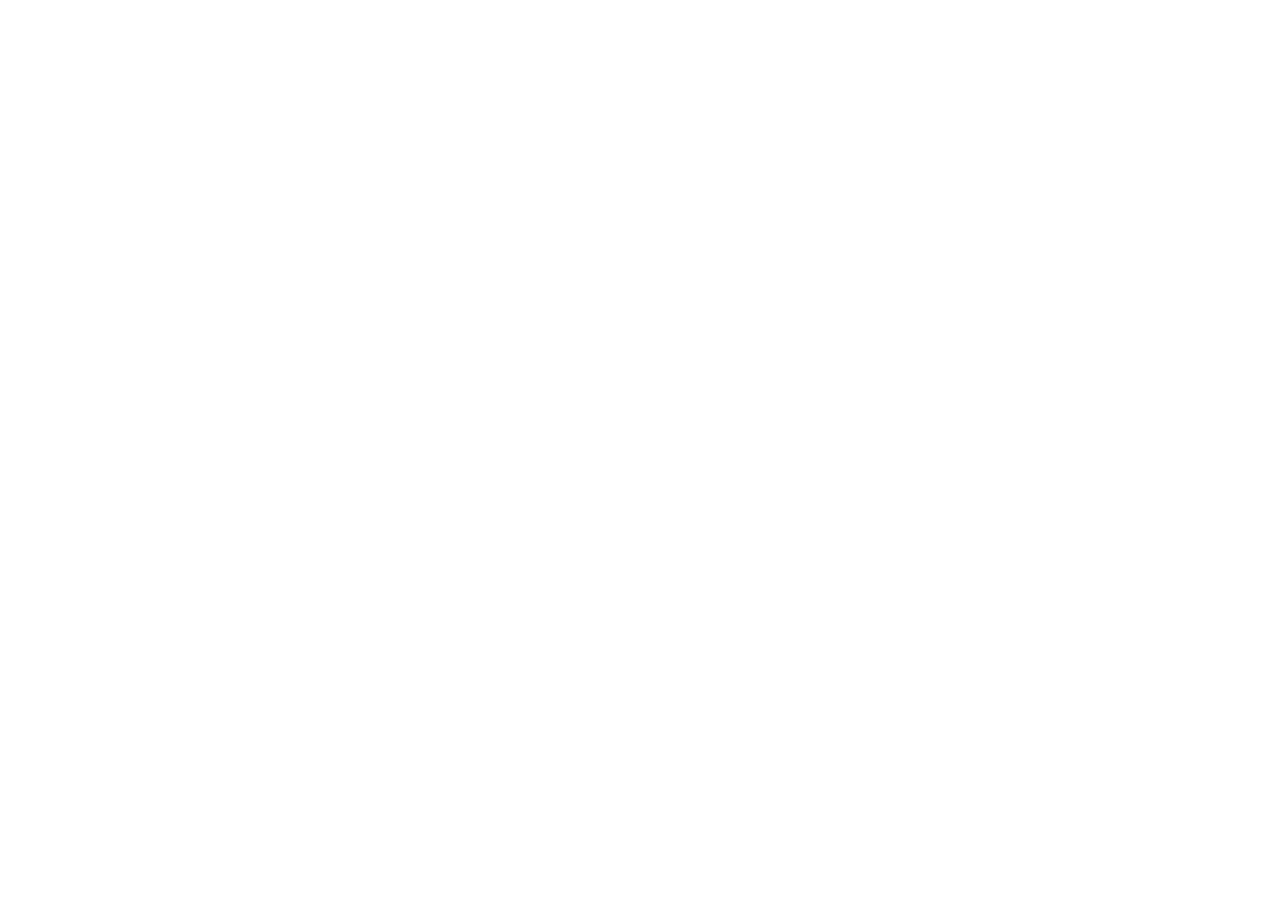
==== about.html @ 9127ffa7 "first commit" ====
<!DOCTYPE html>
<html lang="en">
    <head>
        <meta charset="UTF-8">
        <meta name="viewport" content="width=device-width, initial-scale=1">
        <meta name="keywords" content="Fotograf, Diane Nguyen, portofoliu fotograf, fotografie profesionala, sedinta foto, fotograf portrete, fotograf evenimente, fotografie artistica, photographer portfolio, photo gallery">
        <meta name="description" content="Portofoliu foto al fotografului Diane Nguyen. Sedinte foto, portrete si evenimente profesionale.">
        <meta name="author" content="Nica Dan">
        <title>Despre</title>
        <link rel="stylesheet" href="css/style.css">
    </head>
    <body>
        <header></header>
        <main></main>
        <footer></footer>
    </body>
</html>
---- css/style.css ----
* {
    margin: 0;
    padding: 0;
    box-sizing: border-box;
}

body {
    height: 100%;
}

h1 {
    font-family: 'Syne', sans-serif;
    font-weight: 700;
    font-size: 128px;
    color: #fff;
    line-height: 100%;
}

h2 {
    font-family: 'Syne', sans-serif;
    font-size: 96px;
    font-weight: 500;
}

h3 {
    font-family: 'Syne', sans-serif;
    font-weight: 700;
    font-size: 36px;
}

p {
    font-family: 'Outfit', sans-serif;
    font-size: 24px;
}

a {
    text-decoration: none;
    color: #000;
}

.hero {
    background-image: url("/img/hero.jpg");
    background-size: cover;
    height: 100vh;
    display: flex;
    flex-direction: column;
    justify-content: space-between;
    padding: 32px;
    
}

.header {
    display: flex;
    justify-content: space-between;
}

.logo {
    width: 173px;
    height: 60px;
}

.menu {
    display: flex;
    align-items: center;
    gap: 16px;
}

.menu h3 {
    color: #fff;
    
}

.menu img {
    height: 20px;
}

.title {
    display: flex;
    flex-direction: column;
    gap: 16px;
}

.title p {
    color: #fff;
}

.sec-about {
    padding: 128px 64px;
    display: flex;
    flex-direction: column;
    gap: 64px;
}

.sec-about-info {
    display: flex;
    justify-content: space-between;
    align-items: flex-end;
    gap: 64px;
}

.button {
    display: flex;
    gap: 16px;    
    padding: 0 0 8px 0;
    border-bottom: 3px solid #000;
}

.button img {
    width: 16px;
}

.sec-about-text {
    display: flex;
    flex-direction: column;
    gap: 64px;
}

.sec-about-info > img {
    height: 800px;
    border-radius: 16px;
}

.sec-services {
    background-image: url("../img/sec-services.jpg");
    background-size: cover;
    background-position: center;
    min-height: 100vh;
    padding: 64px;
    display: flex;
    gap: 128px;
}

.sec-services-info {
    display: flex;
    flex-direction: column;
    justify-content: space-between;
    width: fit-content;
}
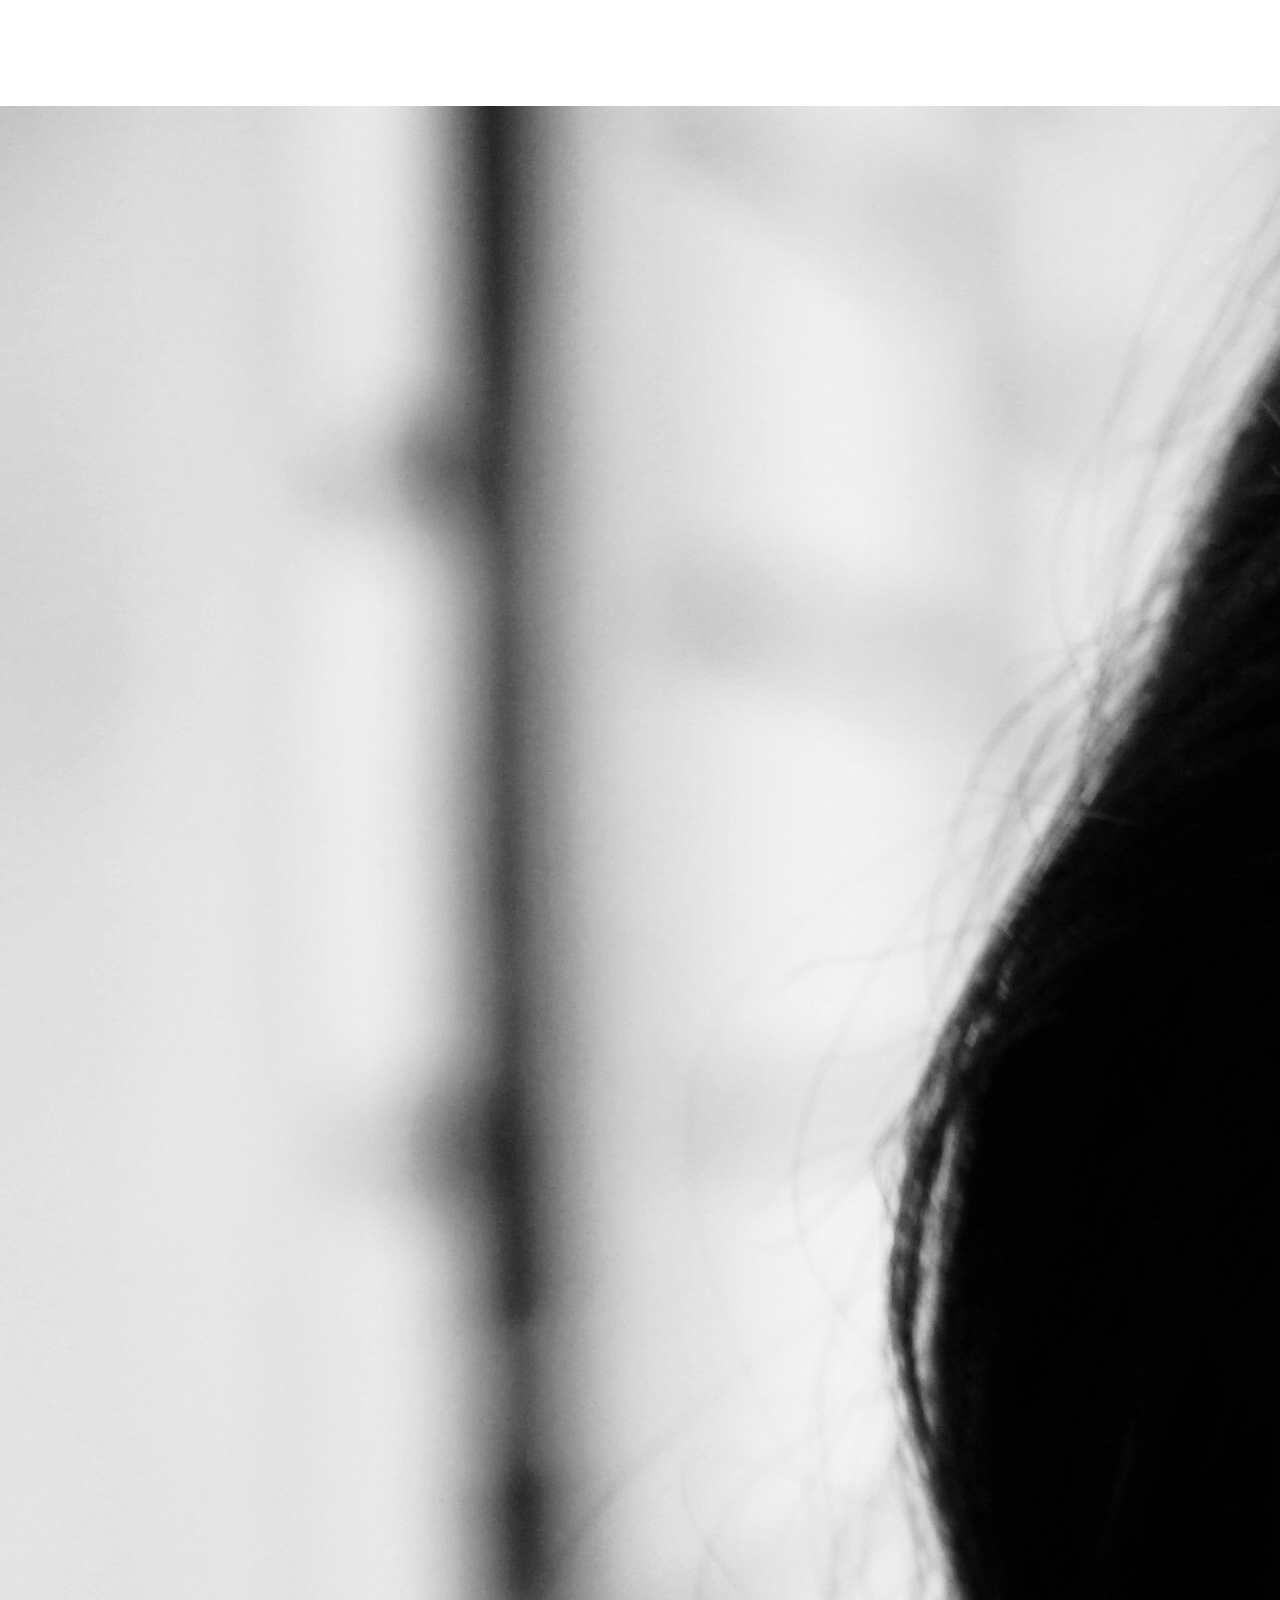
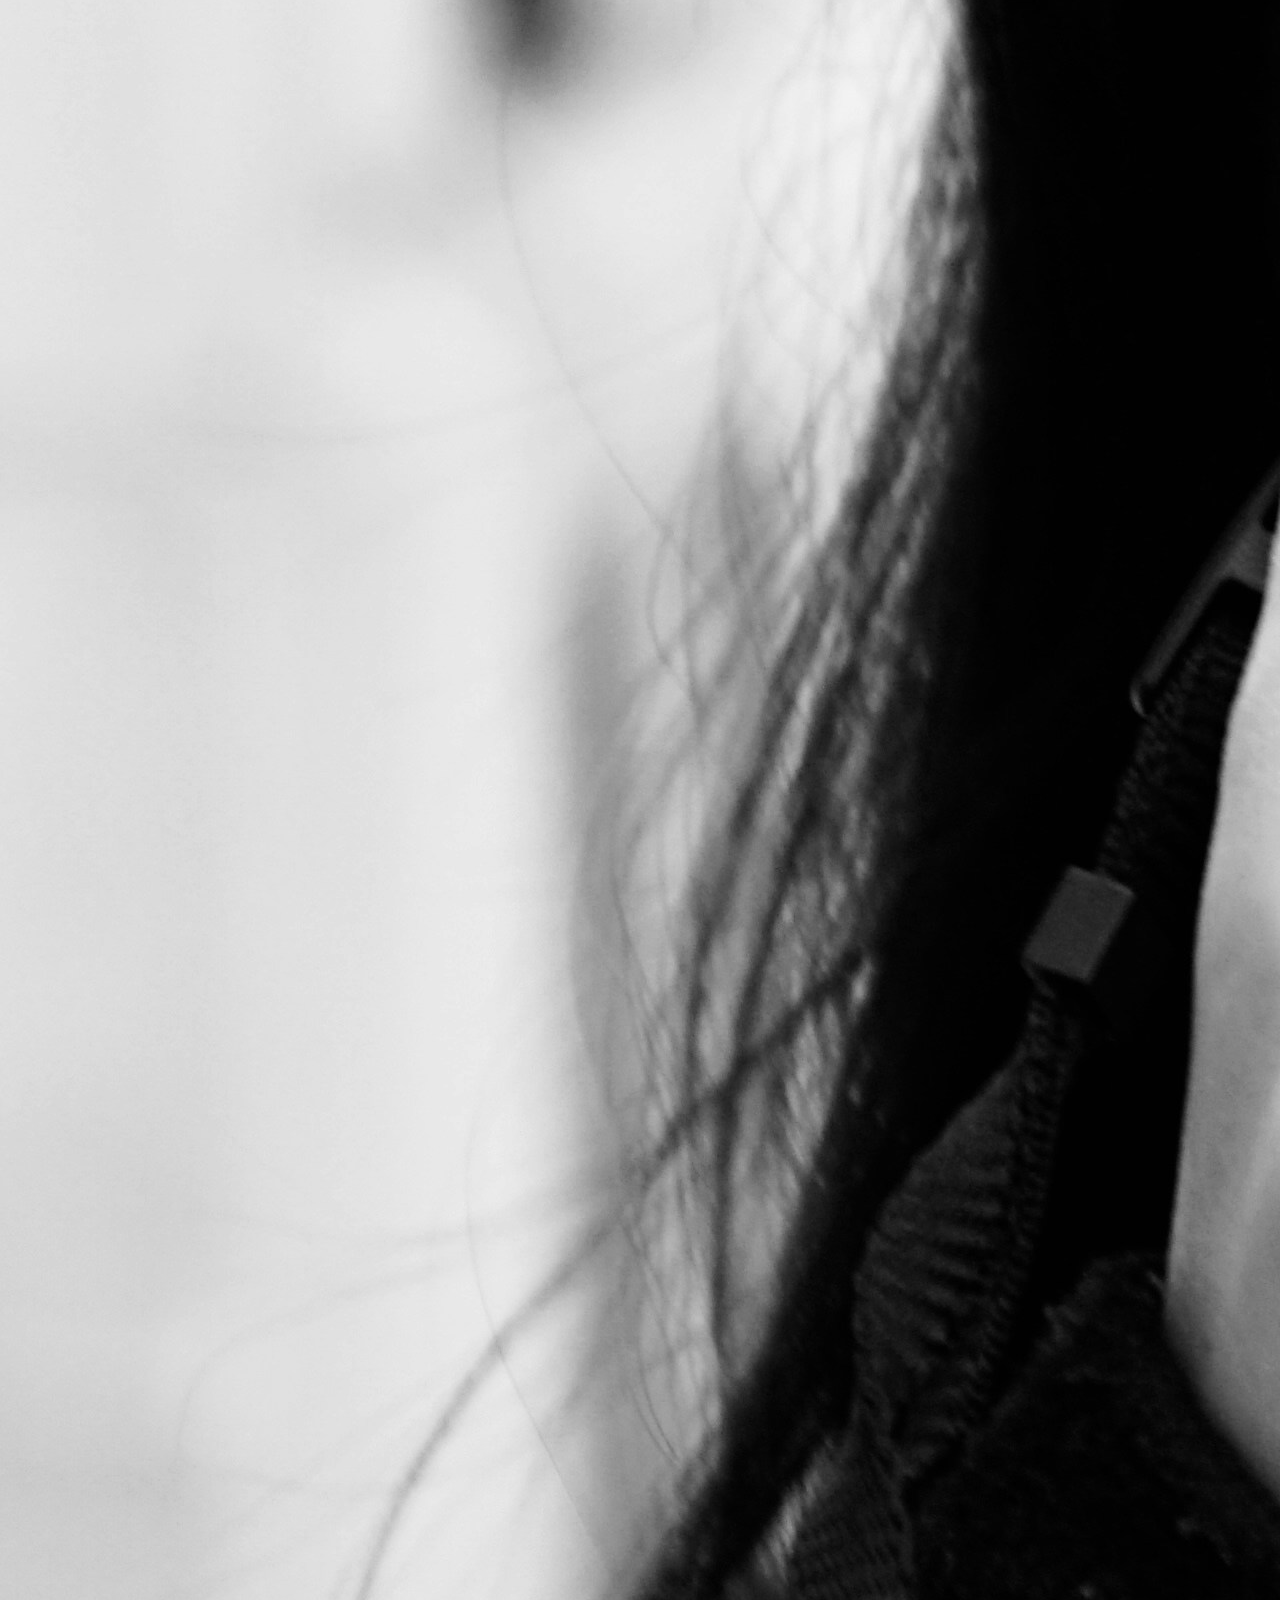
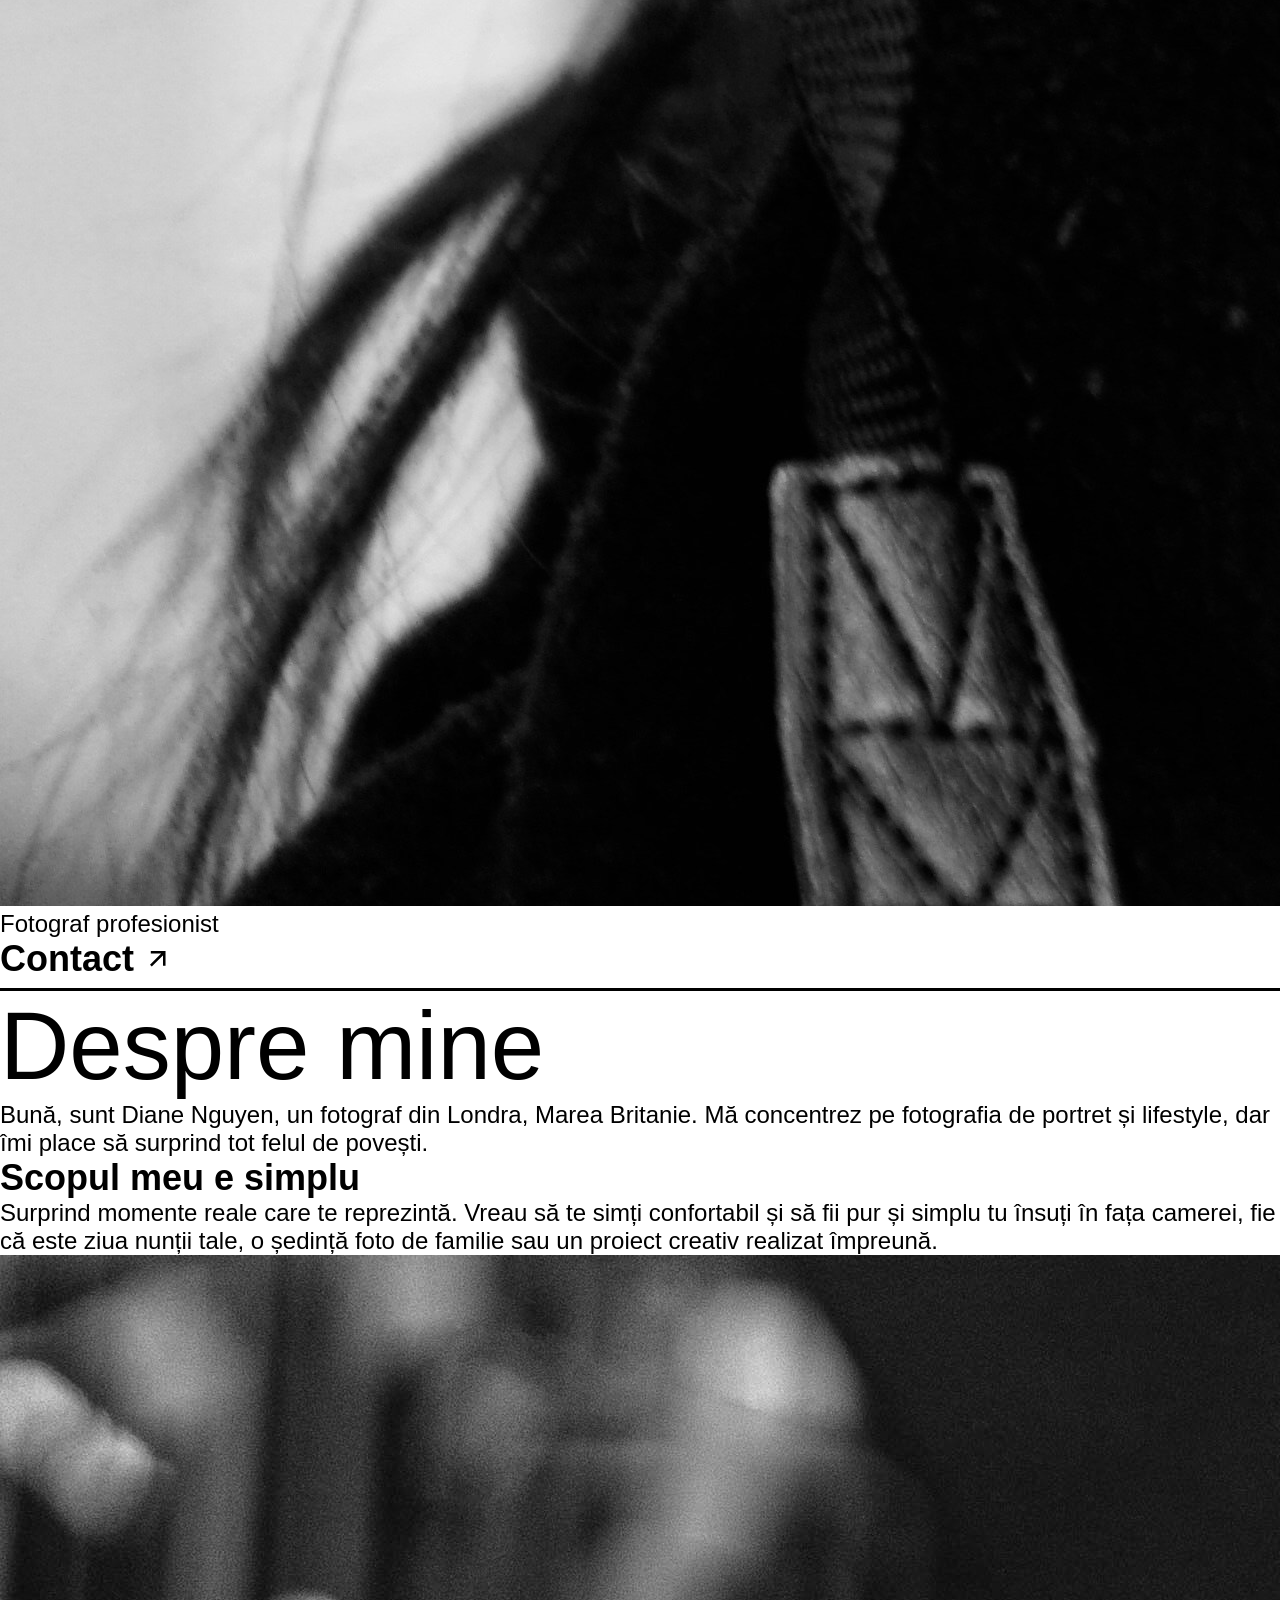
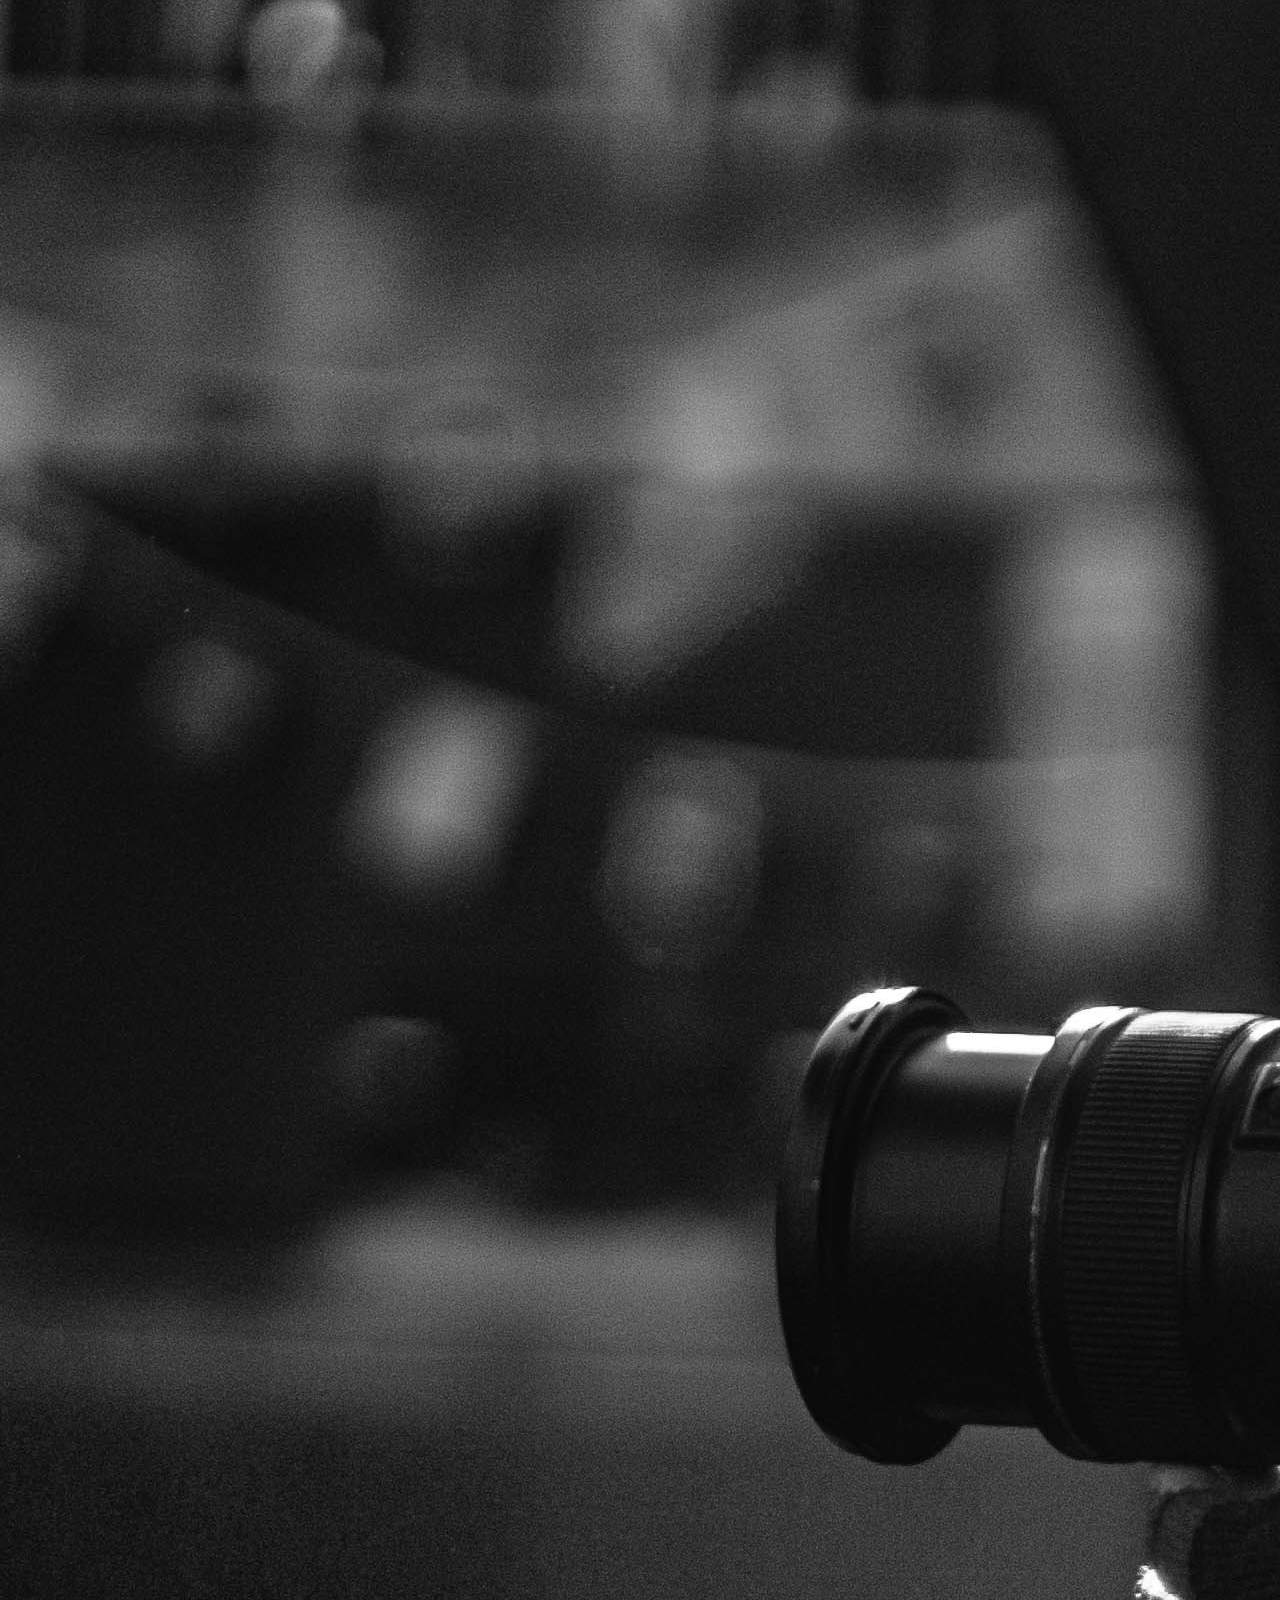
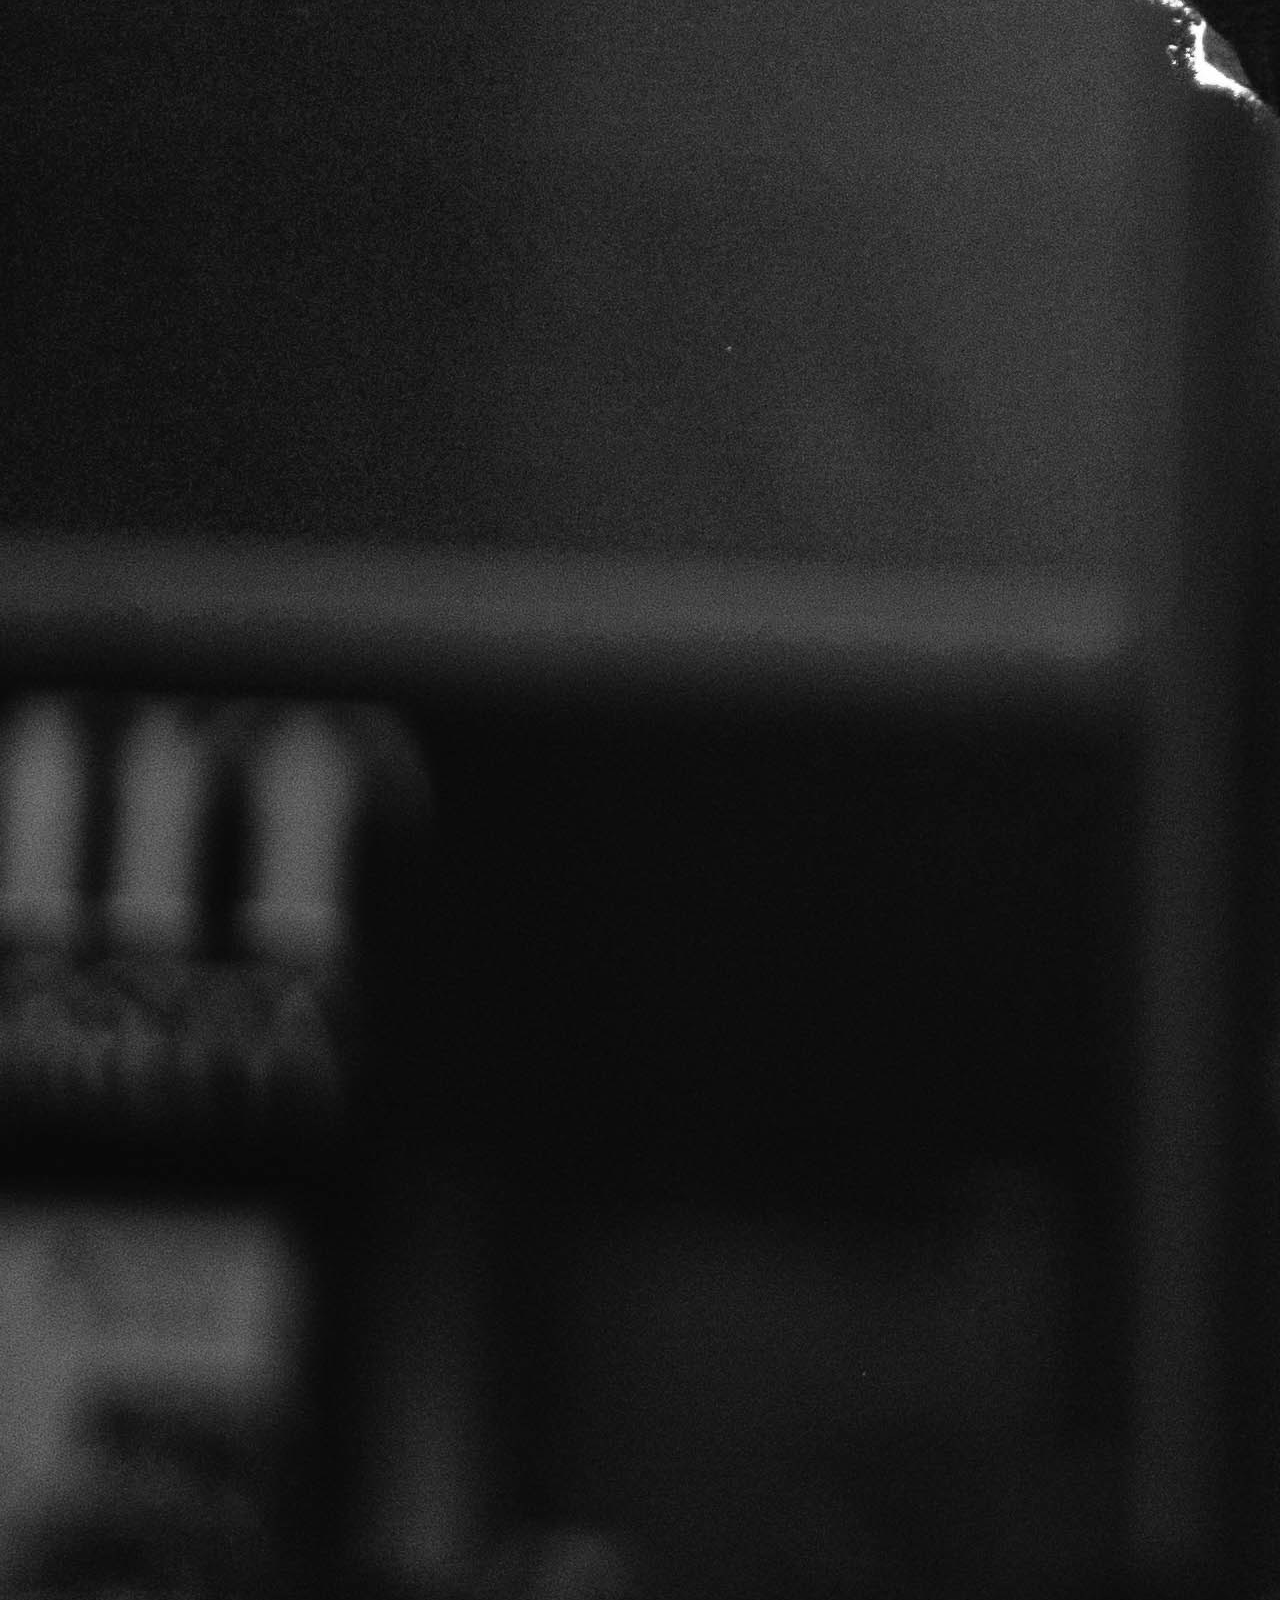
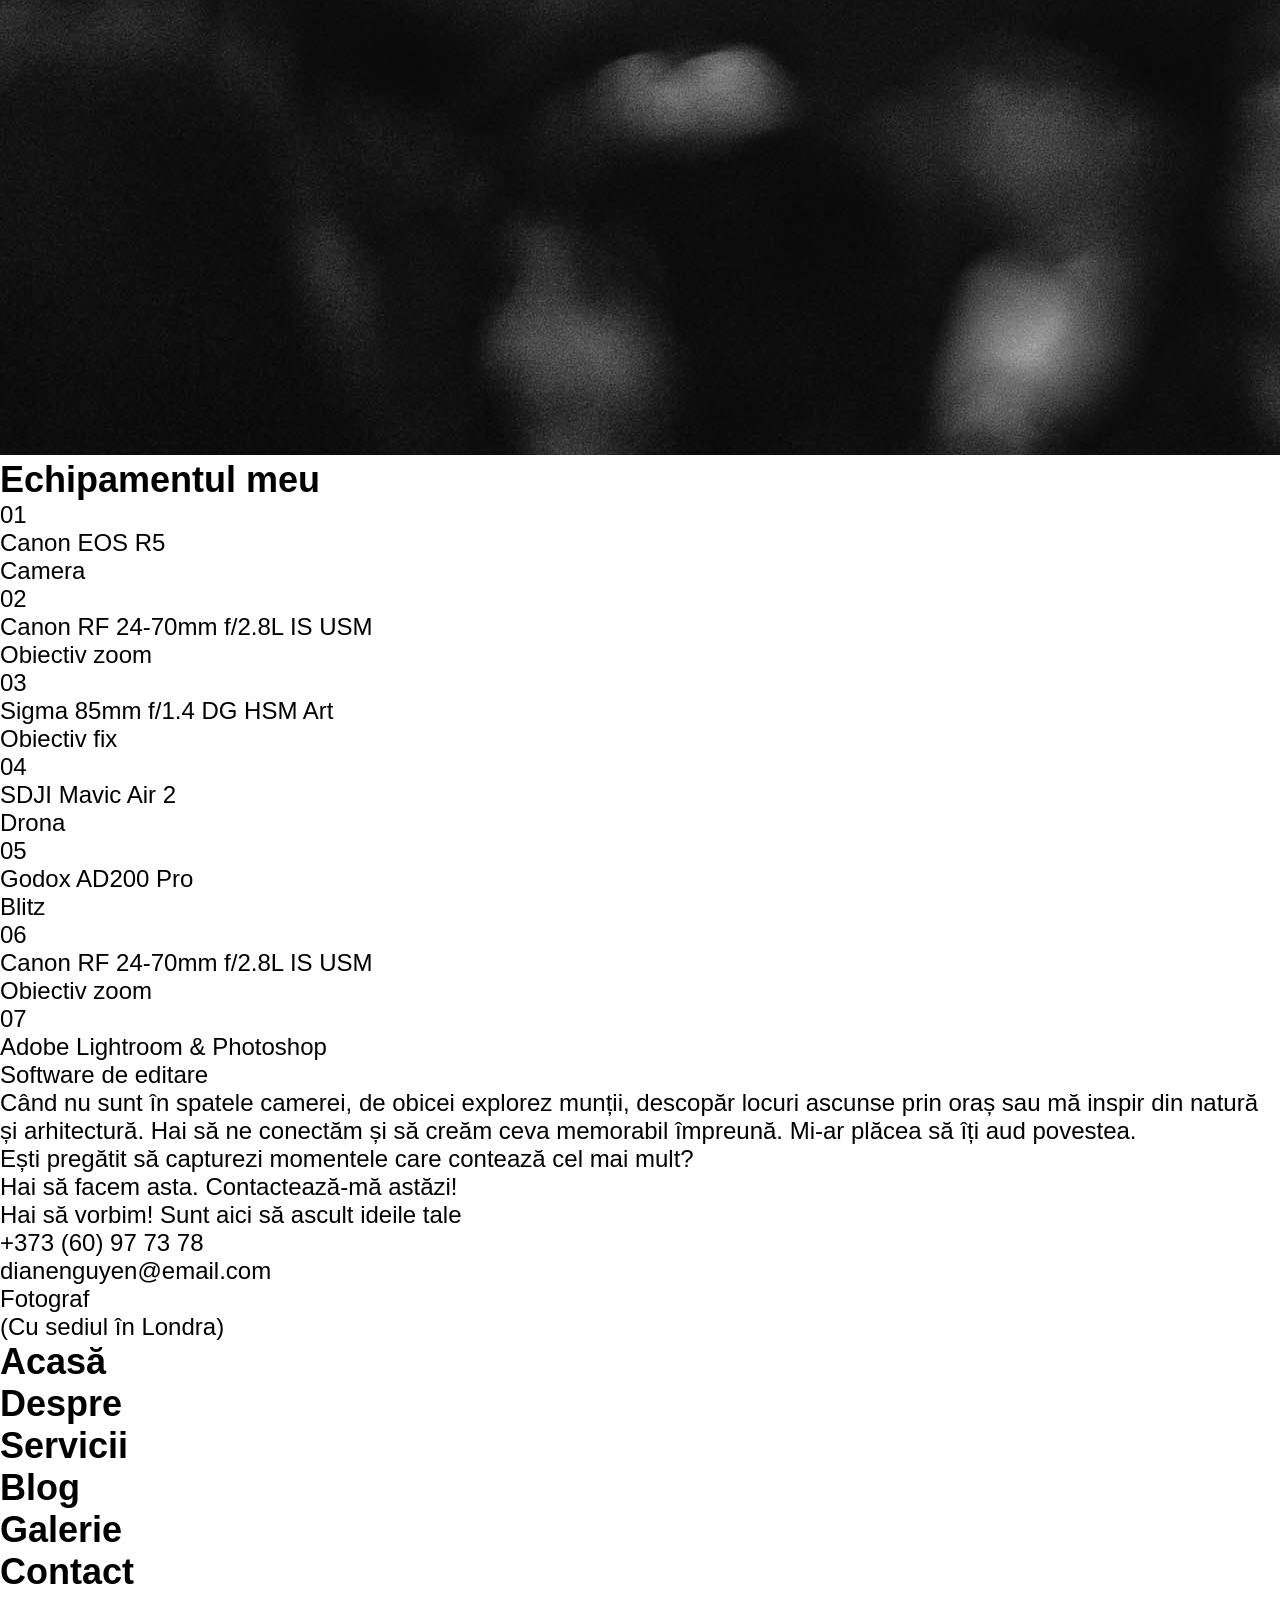
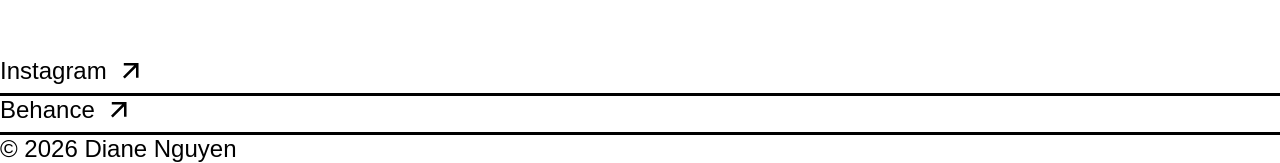
==== commit ac589700: "feat: add the rest structure of project in html" ====
--- a/about.html
+++ b/about.html
@@ -10,8 +10,136 @@
         <link rel="stylesheet" href="css/style.css">
     </head>
     <body>
-        <header></header>
-        <main></main>
-        <footer></footer>
+        <header>
+            <img src="img/logo.svg" alt="Logo" class="logo">
+            <div class="menu">
+                <h3>Meniu</h3>
+                <img src="img/menu.svg" alt="Menu Icon">
+            </div>
+        </header>
+        <main>
+            <div>
+                <div>
+                    <div>
+                        <img src="img/profile.jpg" alt="Profilul">
+                        <p>Fotograf profesionist</p>
+                    </div>
+                    <div class="button">
+                            <a href="contact.html"><h3>Contact</h3></a>
+                            <img src="img/button.svg" alt="Sageata butonului">
+                    </div>
+                </div>
+                <div>
+                    <div>
+                        <h2>Despre mine</h2>
+                        <p>Bună, sunt Diane Nguyen, un fotograf din Londra, Marea Britanie. Mă concentrez pe fotografia de portret și lifestyle, dar îmi place să surprind tot felul de povești.</p>
+                    </div>
+                    <div>
+                        <h3>Scopul meu e simplu</h3>
+                        <p>Surprind momente reale care te reprezintă. Vreau să te simți confortabil și să fii pur și simplu tu însuți în fața camerei, fie că este ziua nunții tale, o ședință foto de familie sau un proiect creativ realizat împreună.</p>
+                    </div>
+                    <img src="img/page-about.jpg" alt="Despre mine">
+                    <div>
+                        <h3>Echipamentul meu</h3>
+                        <div>
+                            <div>
+                                <div>
+                                    <p>01</p>
+                                    <p>Canon EOS R5</p>
+                                </div>
+                                <p>Camera</p>
+                            </div>
+                            <div>
+                                <div>
+                                    <p>02</p>
+                                    <p>Canon RF 24-70mm f/2.8L IS USM</p>
+                                </div>
+                                <p>Obiectiv zoom</p>
+                            </div>
+                            <div>
+                                <div>
+                                    <p>03</p>
+                                    <p>Sigma 85mm f/1.4 DG HSM Art</p>
+                                </div>
+                                <p>Obiectiv fix</p>
+                            </div>
+                            <div>
+                                <div>
+                                    <p>04</p>
+                                    <p>SDJI Mavic Air 2</p>
+                                </div>
+                                <p>Drona</p>
+                            </div>
+                            <div>
+                                <div>
+                                    <p>05</p>
+                                    <p>Godox AD200 Pro</p>
+                                </div>
+                                <p>Blitz</p>
+                            </div>
+                            <div>
+                                <div>
+                                    <p>06</p>
+                                    <p>Canon RF 24-70mm f/2.8L IS USM</p>
+                                </div>
+                                <p>Obiectiv zoom</p>
+                            </div>
+                            <div>
+                                <div>
+                                    <p>07</p>
+                                    <p>Adobe Lightroom & Photoshop</p>
+                                </div>
+                                <p>Software de editare</p>
+                            </div>
+                        </div>
+                    </div>
+                    <p>Când nu sunt în spatele camerei, de obicei explorez munții, descopăr locuri ascunse prin oraș sau mă inspir din natură și arhitectură. Hai să ne conectăm și să creăm ceva memorabil împreună. Mi-ar plăcea să îți aud povestea.</p>
+                </div>
+            </div>
+        </main>
+        <footer>
+            <div>
+                <div>
+                    <div>
+                        <div>
+                            <p>Ești pregătit să capturezi momentele care contează cel mai mult?</p>
+                            <p>Hai să facem asta. Contactează-mă astăzi!</p>
+                        </div>
+                        <div>
+                            <p>Hai să vorbim! Sunt aici să ascult ideile tale</p>
+                            <p>+373 (60) 97 73 78 <br>dianenguyen@email.com</p>
+                            <div>
+                                <p>Fotograf</p>
+                                <p>(Cu sediul în Londra)</p>
+                            </div>
+                        </div>
+                    </div>
+                    <div>
+                        <h3>Acasă</h3>
+                        <h3>Despre</h3>
+                        <h3>Servicii</h3>
+                        <h3>Blog</h3>
+                        <h3>Galerie</h3>
+                        <h3>Contact</h3>
+                    </div>
+                </div>
+                <div>
+                    <img src="img/logo.svg" alt="Logo">
+                    <div>
+                        <div>
+                            <div class="button">
+                                <p>Instagram</p>
+                                <img src="img/button.svg" alt="Sageata butonului">
+                            </div>
+                            <div class="button">
+                                <p>Behance</p>
+                                <img src="img/button.svg" alt="Sageata butonului">
+                            </div>
+                        </div>
+                        <p>© 2026 Diane Nguyen</p>
+                    </div>
+                </div>
+            </div>
+        </footer>
     </body>
 </html>
--- a/css/style.css
+++ b/css/style.css
@@ -134,5 +134,5 @@
     display: flex;
     flex-direction: column;
     justify-content: space-between;
-    width: fit-content;
+    width: fit-content; 
 }
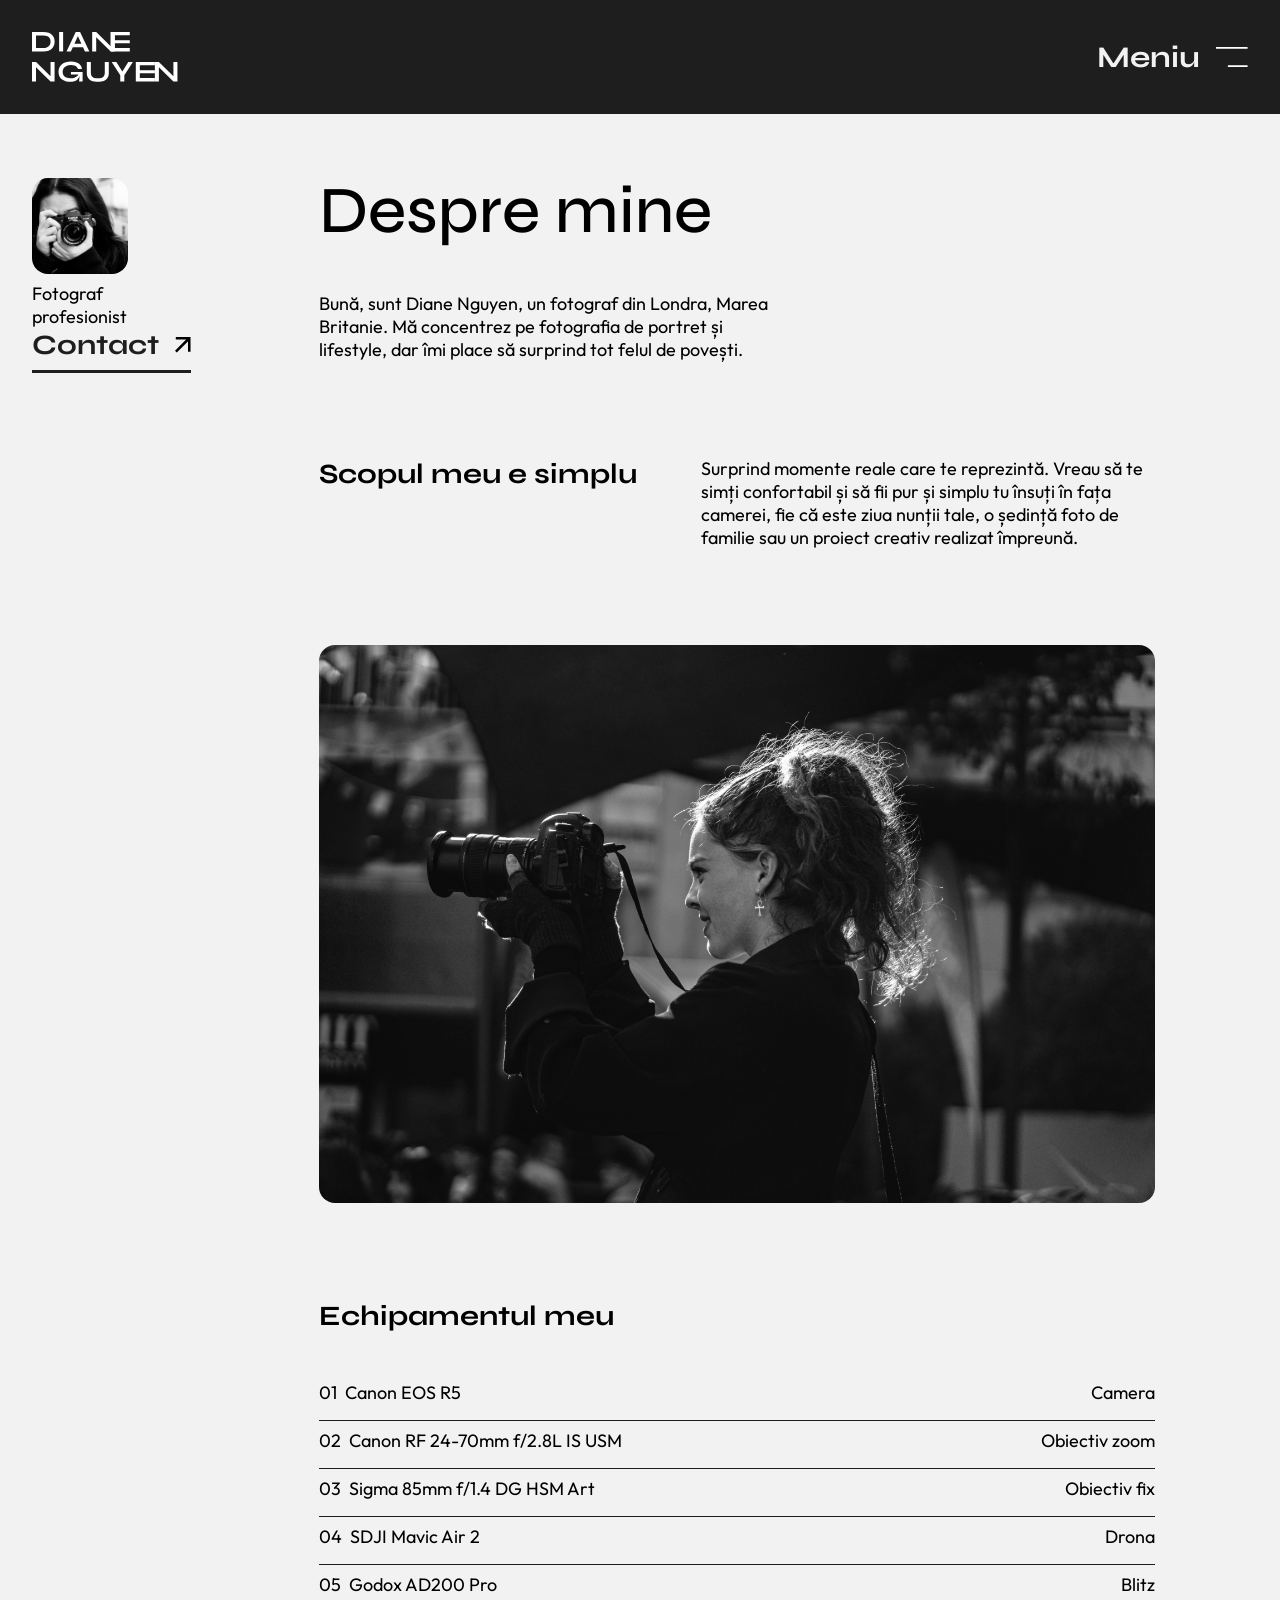
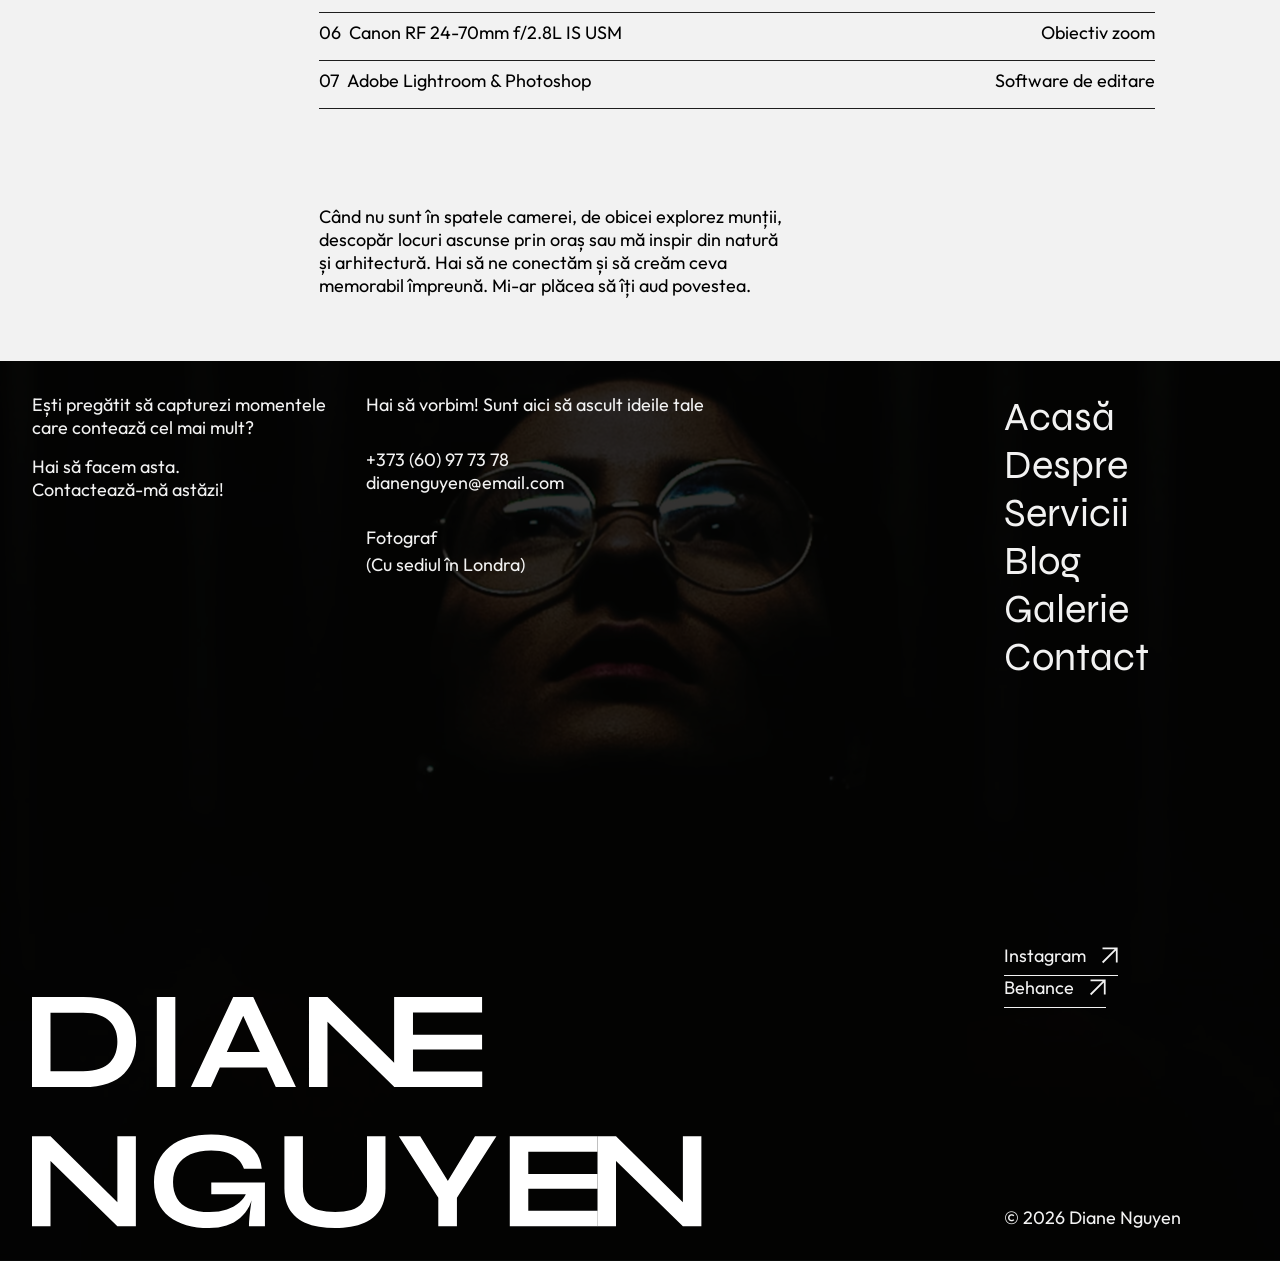
==== commit da6aed0c: "feat: add css file for project" ====
--- a/about.html
+++ b/about.html
@@ -8,132 +8,167 @@
         <meta name="author" content="Nica Dan">
         <title>Despre</title>
         <link rel="stylesheet" href="css/style.css">
+        <link href="https://fonts.googleapis.com/css2?family=Outfit:wght@100..900&family=Syne:wght@500;700&display=swap" rel="stylesheet">
     </head>
     <body>
-        <header>
+        <header class="header">
             <img src="img/logo.svg" alt="Logo" class="logo">
-            <div class="menu">
-                <h3>Meniu</h3>
-                <img src="img/menu.svg" alt="Menu Icon">
-            </div>
-        </header>
-        <main>
-            <div>
-                <div>
-                    <div>
-                        <img src="img/profile.jpg" alt="Profilul">
-                        <p>Fotograf profesionist</p>
-                    </div>
-                    <div class="button">
-                            <a href="contact.html"><h3>Contact</h3></a>
-                            <img src="img/button.svg" alt="Sageata butonului">
+            
+            <input type="checkbox" id="burger-toggle">
+            
+            <label class="menu" for="burger-toggle">
+                <span class="menu-text-open">Meniu</span>
+                <span class="menu-text-close">Meniu</span>
+                <img class="menu-icon-open" src="img/menu.svg" alt="Menu Icon">
+                <span class="menu-icon-close">✕</span>
+            </label>
+
+            <nav class="nav-menu">
+                <div class="menu-left">
+                    <img class="menu-img-left" src="img/menu-img1.avif" alt="Menu Image" class="nav-img">
+                    <img src="img/logo.svg" alt="Logo">
+                    <div class="menu-links">
+                        <di class="menu-link">
+                            <p>Instagram</p>
+                            <img src="img/button-white.svg" alt="Button">
+                        </div>
+                        <div class="menu-link">
+                            <p>Behance</p>
+                            <img src="img/button-white.svg" alt="Button">
+                        </div>
                     </div>
                 </div>
-                <div>
-                    <div>
-                        <h2>Despre mine</h2>
-                        <p>Bună, sunt Diane Nguyen, un fotograf din Londra, Marea Britanie. Mă concentrez pe fotografia de portret și lifestyle, dar îmi place să surprind tot felul de povești.</p>
+                <div class="menu-right">
+                    <div class="nav-links">
+                        <a href="index.html">Acasă</a>
+                        <a href="about.html">Despre</a>
+                        <a href="services.html">Servicii</a>
+                        <a href="blog.html">Blog</a>
+                        <a href="gallery.html">Galerie</a>
+                        <a href="contact.html">Contact</a>
                     </div>
-                    <div>
-                        <h3>Scopul meu e simplu</h3>
-                        <p>Surprind momente reale care te reprezintă. Vreau să te simți confortabil și să fii pur și simplu tu însuți în fața camerei, fie că este ziua nunții tale, o ședință foto de familie sau un proiect creativ realizat împreună.</p>
+                    <div class="menu-copyright">
+                        <img class="menu-img-right" src="img/menu-img2.avif" alt="Menu Image" class="nav-img">
+                        <p>© 2026 Diane Ngyen</p>
                     </div>
-                    <img src="img/page-about.jpg" alt="Despre mine">
-                    <div>
-                        <h3>Echipamentul meu</h3>
-                        <div>
-                            <div>
-                                <div>
-                                    <p>01</p>
-                                    <p>Canon EOS R5</p>
-                                </div>
-                                <p>Camera</p>
+                </div>
+            </nav>
+        </header>
+        <main class="page-about">
+            <div class="about-profile">
+                <div class="about-profile-info">
+                    <img src="img/profile.jpg" alt="Profilul">
+                    <p>Fotograf profesionist</p>
+                </div>
+                <div class="button">
+                        <a href="contact.html"><h3>Contact</h3></a>
+                        <img src="img/button.svg" alt="Sageata butonului">
+                </div>
+            </div>
+            <div class="about-info">
+                <div class="about-text">
+                    <h2>Despre mine</h2>
+                    <p>Bună, sunt Diane Nguyen, un fotograf din Londra, Marea Britanie. Mă concentrez pe fotografia de portret și lifestyle, dar îmi place să surprind tot felul de povești.</p>
+                </div>
+                <div class="about-goal">
+                    <h3>Scopul meu e simplu</h3>
+                    <p class="about-text">Surprind momente reale care te reprezintă. Vreau să te simți confortabil și să fii pur și simplu tu însuți în fața camerei, fie că este ziua nunții tale, o ședință foto de familie sau un proiect creativ realizat împreună.</p>
+                </div>
+                <img src="img/page-about.jpg" alt="Despre mine">
+                <div class="about-equipment">
+                    <h3>Echipamentul meu</h3>
+                    <div class="about-equipment-table">
+                        <div class="about-equipment-row">
+                            <div class="equipment-info">
+                                <p>01</p>
+                                <p>Canon EOS R5</p>
                             </div>
-                            <div>
-                                <div>
-                                    <p>02</p>
-                                    <p>Canon RF 24-70mm f/2.8L IS USM</p>
-                                </div>
-                                <p>Obiectiv zoom</p>
+                            <p>Camera</p>
+                        </div>
+                        <div class="about-equipment-row">
+                            <div class="equipment-info">
+                                <p>02</p>
+                                <p>Canon RF 24-70mm f/2.8L IS USM</p>
                             </div>
-                            <div>
-                                <div>
-                                    <p>03</p>
-                                    <p>Sigma 85mm f/1.4 DG HSM Art</p>
-                                </div>
-                                <p>Obiectiv fix</p>
+                            <p>Obiectiv zoom</p>
+                        </div>
+                        <div class="about-equipment-row">
+                            <div class="equipment-info">
+                                <p>03</p>
+                                <p>Sigma 85mm f/1.4 DG HSM Art</p>
                             </div>
-                            <div>
-                                <div>
-                                    <p>04</p>
-                                    <p>SDJI Mavic Air 2</p>
-                                </div>
-                                <p>Drona</p>
+                            <p>Obiectiv fix</p>
+                        </div>
+                        <div class="about-equipment-row">
+                            <div class="equipment-info">
+                                <p>04</p>
+                                <p>SDJI Mavic Air 2</p>
                             </div>
-                            <div>
-                                <div>
-                                    <p>05</p>
-                                    <p>Godox AD200 Pro</p>
-                                </div>
-                                <p>Blitz</p>
+                            <p>Drona</p>
+                        </div>
+                        <div class="about-equipment-row">
+                            <div class="equipment-info">
+                                <p>05</p>
+                                <p>Godox AD200 Pro</p>
                             </div>
-                            <div>
-                                <div>
-                                    <p>06</p>
-                                    <p>Canon RF 24-70mm f/2.8L IS USM</p>
-                                </div>
-                                <p>Obiectiv zoom</p>
+                            <p>Blitz</p>
+                        </div>
+                        <div class="about-equipment-row">
+                            <div class="equipment-info">
+                                <p>06</p>
+                                <p>Canon RF 24-70mm f/2.8L IS USM</p>
                             </div>
-                            <div>
-                                <div>
-                                    <p>07</p>
-                                    <p>Adobe Lightroom & Photoshop</p>
-                                </div>
-                                <p>Software de editare</p>
+                            <p>Obiectiv zoom</p>
+                        </div>
+                        <div class="about-equipment-row">
+                            <div class="equipment-info">
+                                <p>07</p>
+                                <p>Adobe Lightroom & Photoshop</p>
                             </div>
+                            <p>Software de editare</p>
                         </div>
                     </div>
-                    <p>Când nu sunt în spatele camerei, de obicei explorez munții, descopăr locuri ascunse prin oraș sau mă inspir din natură și arhitectură. Hai să ne conectăm și să creăm ceva memorabil împreună. Mi-ar plăcea să îți aud povestea.</p>
                 </div>
+                <p class="about-text">Când nu sunt în spatele camerei, de obicei explorez munții, descopăr locuri ascunse prin oraș sau mă inspir din natură și arhitectură. Hai să ne conectăm și să creăm ceva memorabil împreună. Mi-ar plăcea să îți aud povestea.</p>
             </div>
         </main>
-        <footer>
-            <div>
-                <div>
-                    <div>
-                        <div>
-                            <p>Ești pregătit să capturezi momentele care contează cel mai mult?</p>
-                            <p>Hai să facem asta. Contactează-mă astăzi!</p>
+        <footer class="white-text">
+            <div class="footer-info">
+                <div class="footer-left">
+                    <div class="footer-text">
+                        <div class="footer-intro">
+                            <p>Ești pregătit să capturezi momentele <br>care contează cel mai mult?</p>
+                            <p>Hai să facem asta. <br>Contactează-mă astăzi!</p>
                         </div>
-                        <div>
+                        <div class="footer-contacts">
                             <p>Hai să vorbim! Sunt aici să ascult ideile tale</p>
                             <p>+373 (60) 97 73 78 <br>dianenguyen@email.com</p>
-                            <div>
+                            <div class="footer-adress">
                                 <p>Fotograf</p>
                                 <p>(Cu sediul în Londra)</p>
                             </div>
                         </div>
                     </div>
-                    <div>
-                        <h3>Acasă</h3>
-                        <h3>Despre</h3>
-                        <h3>Servicii</h3>
-                        <h3>Blog</h3>
-                        <h3>Galerie</h3>
-                        <h3>Contact</h3>
-                    </div>
+                    <img src="img/logo.svg" alt="Logo">
                 </div>
-                <div>
-                    <img src="img/logo.svg" alt="Logo">
-                    <div>
-                        <div>
-                            <div class="button">
+                <div class="footer-right">
+                    <nav class="nav">
+                        <a href="index.html">Acasă</a>
+                        <a href="about.html">Despre</a>
+                        <a href="services.html">Servicii</a>
+                        <a href="blog.html">Blog</a>
+                        <a href="gallery.html">Galerie</a>
+                        <a href="contact.html">Contact</a>
+                    </nav>
+                    <div class="footer-copyright">
+                        <div class="footer-buttons">
+                            <div class="button" style="border-bottom: 1px solid #f2f2f2;">
                                 <p>Instagram</p>
-                                <img src="img/button.svg" alt="Sageata butonului">
+                                <img src="img/button-white.svg" alt="Sageata butonului">
                             </div>
-                            <div class="button">
+                            <div class="button" style="border-bottom: 1px solid #f2f2f2;">
                                 <p>Behance</p>
-                                <img src="img/button.svg" alt="Sageata butonului">
+                                <img src="img/button-white.svg" alt="Sageata butonului">
                             </div>
                         </div>
                         <p>© 2026 Diane Nguyen</p>
--- a/css/style.css
+++ b/css/style.css
@@ -4,38 +4,54 @@
     box-sizing: border-box;
 }
 
+html {
+    scroll-behavior: smooth;
+}
+
 body {
     height: 100%;
+    background-color: #f2f2f2;
 }
 
 h1 {
     font-family: 'Syne', sans-serif;
     font-weight: 700;
-    font-size: 128px;
-    color: #fff;
+    font-size: 96px;
+    color: #f2f2f2;
     line-height: 100%;
 }
 
 h2 {
     font-family: 'Syne', sans-serif;
-    font-size: 96px;
+    font-size: 66px;
     font-weight: 500;
+    line-height: 100%;
 }
 
 h3 {
     font-family: 'Syne', sans-serif;
     font-weight: 700;
-    font-size: 36px;
+    font-size: 28px;
+}
+
+nav a{
+    text-decoration: none;
+    font-family: 'Syne', sans-serif;
+    font-size: 40px;
 }
 
 p {
     font-family: 'Outfit', sans-serif;
-    font-size: 24px;
+    font-size: 18px;
 }
 
 a {
     text-decoration: none;
-    color: #000;
+    color: #1e1e1e;
+}
+
+.white-text h2, .white-text h3, .white-text nav a, .white-text p, .white-text a{
+    color: #f2f2f2;
 }
 
 .hero {
@@ -46,17 +62,21 @@
     flex-direction: column;
     justify-content: space-between;
     padding: 32px;
-    
-}
-
-.header {
-    display: flex;
-    justify-content: space-between;
+    position: relative;
+    overflow: visible;
+
+}
+
+.hero-header {
+    position: relative;
+    display: flex;
+    justify-content: space-between;
+    align-items: center;
+    overflow: visible;
 }
 
 .logo {
-    width: 173px;
-    height: 60px;
+    width: 12%;
 }
 
 .menu {
@@ -66,14 +86,189 @@
 }
 
 .menu h3 {
-    color: #fff;
-    
+    color: #f2f2f2;
 }
 
 .menu img {
     height: 20px;
 }
 
+/* Burger Meniu */
+#burger-toggle {
+    display: none;
+}
+
+.menu-text-close,
+.menu-icon-close {
+    display: none;
+}
+
+#burger-toggle:checked ~ .menu .menu-text-open,
+#burger-toggle:checked ~ .menu .menu-icon-open {
+    display: none;
+}
+
+#burger-toggle:checked ~ .menu .menu-text-close,
+#burger-toggle:checked ~ .menu .menu-icon-close {
+    display: block;
+}
+
+.header {
+    position: relative;
+    display: flex;
+    justify-content: space-between;
+    padding: 32px;
+    background-color: #1e1e1e;
+    overflow: visible;
+}
+
+.nav-menu {
+    position: absolute;
+    top: 100%;
+    left: 0;
+    right: 0;
+    z-index: 100;
+    background-color: #1e1e1e;
+    overflow: hidden;
+    max-height: 0;
+    opacity: 0;
+    transition: max-height 0.5s ease, opacity 0.4s ease, padding-block 0.5s ease;
+    display: flex;
+    padding: 64px 32px;
+    display: flex;
+    justify-content: space-between;
+}
+
+.header .nav-menu {
+    left: 0;
+    right: 0;
+}
+
+#burger-toggle:checked ~ .nav-menu,
+#burger-toggle:checked ~ .menu ~ .nav-menu {
+    max-height: 100vh;
+    opacity: 1;
+}
+
+.hero:has(#burger-toggle:checked) .hero-header {
+    background-color: #1e1e1e;
+    padding: 0 32px;
+    margin: -32px;
+    padding-top: 32px;
+    padding-bottom: 32px;
+    transition: background-color 0.3s ease;
+}
+
+.nav-links {
+    display: flex;
+    flex-direction: column;
+    gap: 8px;
+    flex: 1;
+}
+
+.nav-links a {
+    text-decoration: none;
+    font-family: 'Syne', sans-serif;
+    font-size: 40px;
+    color: #f2f2f2;
+}
+
+.nav-img {
+    width: 280px;
+    height: 480px;
+    object-fit: cover;
+}
+
+.menu {
+    position: relative;
+    z-index: 1001;
+    cursor: pointer;
+    display: flex;
+    align-items: center;
+    gap: 16px;
+}
+
+.menu-left {
+    display: flex;
+    flex-direction: column;
+    justify-content: space-between;
+    gap: 32px;
+    width: 280px;
+    flex-shrink: 0;
+}
+
+.menu-left .logo {
+    width: 140px;
+    height: auto;
+}
+
+.menu-links {
+    display: flex;
+    flex-direction: column;
+    gap: 8px;
+}
+
+.menu-link {
+    display: flex;
+    align-items: center;
+    gap: 8px;
+}
+
+.menu-link p {
+    color: #f2f2f2;
+}
+
+.menu-link img {
+    width: 16px;
+    height: 16px;
+}
+
+.menu-right {
+    display: flex;
+    flex-direction: row;
+    align-items: flex-start;
+    gap: 64px;
+}
+
+.menu-copyright p {
+    color: #f2f2f2;
+}
+
+.menu-img-left {
+    width: 400px;
+}
+
+.menu-img-right {
+    height: 554px;
+}
+
+.menu-copyright {
+    display: flex;
+    flex-direction: column;
+    justify-content: space-between;
+    align-items: flex-end;
+    gap: 32px;
+    flex-shrink: 0;
+}
+
+.menu h3,
+.menu-text-open,
+.menu-text-close {
+    color: #f2f2f2;
+    font-family: 'Syne', sans-serif;
+    font-weight: 700;
+    font-size: 30px;
+}
+
+.menu-icon-close {
+    color: #f2f2f2;
+    font-size: 24px;
+}
+
+.menu {
+    cursor: pointer;
+}
+
 .title {
     display: flex;
     flex-direction: column;
@@ -81,11 +276,11 @@
 }
 
 .title p {
-    color: #fff;
+    color: #f2f2f2;
 }
 
 .sec-about {
-    padding: 128px 64px;
+    padding: 64px 32px;
     display: flex;
     flex-direction: column;
     gap: 64px;
@@ -102,11 +297,23 @@
     display: flex;
     gap: 16px;    
     padding: 0 0 8px 0;
-    border-bottom: 3px solid #000;
+    border-bottom: 3px solid #1e1e1e;
+    width: fit-content;
+    transition: gap 0.4s ease, padding-left 0.4s ease;
 }
 
 .button img {
     width: 16px;
+    transition: transform 0.4s ease;
+}
+
+.button:hover {
+    padding-left: 8px;
+    gap: 32px;
+}
+
+.button:hover img {
+    transform: rotate(45deg);
 }
 
 .sec-about-text {
@@ -116,23 +323,685 @@
 }
 
 .sec-about-info > img {
-    height: 800px;
+    height: 520px;
     border-radius: 16px;
 }
 
 .sec-services {
+    min-height: 100vh;
+    padding: 32px;
+    display: flex;
+    gap: 256px;
+    position: relative;
+}
+
+.sec-services::before {
+    content: '';
+    position: absolute;
+    inset: 0;
     background-image: url("../img/sec-services.jpg");
     background-size: cover;
     background-position: center;
+    filter: brightness(0.3);
+    z-index: 0;
+}
+
+.sec-services > * {
+    position: relative;
+    z-index: 1;
+}
+
+.sec-services-info {
+    display: flex;
+    flex-direction: column;
+    justify-content: space-between;
+    width: fit-content; 
+}
+
+.sec-services-text {
+    display: flex;
+    flex-direction: column;
+    gap: 48px;
+}
+
+.sec-services-cards {
+    display: grid;
+    grid-template-columns: 1fr 1fr;
+    grid-template-rows: auto auto auto;
+    flex: 1;
+}
+
+.sec-services-card {
+    padding: 16px;
+    display: flex;
+    flex-direction: column;
+    justify-content: space-between;
+    min-height: 250px;
+    transition: background-color 0.4s ease;
+}
+
+.sec-services-card:hover {
+    background-color: #f2f2f2;
+}
+
+.sec-services-card:hover h3, .sec-services-card:hover p {
+    color: #1e1e1e;
+}
+
+.services-card-head {
+    display: flex;
+    justify-content: space-between;
+}
+
+.services-card-head img {
+    height: 64px;
+}
+
+.services-card-info {
+    display: flex;
+    flex-direction: column;
+    gap: 16px;
+    width: 80%;
+}
+
+.sec-services-card1 { grid-column: 1; grid-row: 1; }
+.sec-services-card2 { grid-column: 1; grid-row: 2; }
+.sec-services-card3 { grid-column: 2; grid-row: 2; }
+.sec-services-card4 { grid-column: 2; grid-row: 3; }
+
+.sec-portfolio {
+    padding: 64px 32px;
+    display: flex;
+    flex-direction: column;
+    gap: 64px;
+}
+
+.sec-head {
+    display: flex;
+    justify-content: space-between;
+    padding-bottom: 12px;
+    border-bottom: 2px solid #1e1e1e;
+}
+
+.sec-portfolio-info {
+    display: flex;
+    justify-content: space-between;
+}
+
+.sec-portfolio-text {
+    display: flex;
+    flex-direction: column;
+    justify-content: space-between;
+    padding: 24px 0;
+}
+
+.sec-portfolio-cards {
+    display: grid;
+    grid-template-columns: 1fr 1fr;
+    grid-template-rows: 1fr 1fr;
+    gap: 32px;
+}
+
+.sec-portfolio-card {
+    display: flex;
+    flex-direction: column;
+    height: 100%;
+}
+
+.sec-portfolio-card img {
+    width: 100%;
+    height: 350px;
+    min-height: 0;
+    object-fit: cover;
+    object-position: center;
+    border-radius: 24px;
+}
+
+.portfolio-card-info {
+    display: flex;
+    flex-direction: column;
+}
+
+.portfolio-card-title {
+    display: flex;
+    justify-content: space-between;
+}
+
+.sec-recenzii {
     min-height: 100vh;
-    padding: 64px;
+    display: flex;
+    flex-direction: column;
+    gap: 64px;
+    padding: 32px;
+}
+
+.sec-recenzii-info {
+    display: flex;
+    justify-content: space-between;
+    align-items: flex-end;
+}
+
+.sec-recenzii-foot {
+    display: flex;
+    gap: 620px;
+}
+
+.sec-recenzii-foot img {
+    height: 64px;
+}
+
+.recenzii-buttons {
+    display: flex;
+    gap: 16px;
+}
+
+.recenzii-button:first-child {
+    transform: rotate(180deg);
+}
+
+.recenzii-commentator {
+    display: flex;
+    align-items: center;
+    gap: 16px;
+}
+
+.recenzii-rating {
+    display: flex;
+    gap: 8px;
+    align-items: center;
+}
+
+.recenzii-stars img{
+    height: 16px;
+}
+
+.sec-faq {
+    display: flex;
+    flex-direction: column;
+    gap: 64px;
+    padding: 32px;
+    min-height: 100vh;
+    position: relative;
+}
+
+.sec-faq::before {
+    content: '';
+    position: absolute;
+    inset: 0;
+    background-image: url(/img/sec-faq.jpg);
+    background-size: cover;
+    background-position: center;
+    filter: brightness(0.3) contrast(1) saturate(0);
+    z-index: 0;
+}
+
+.sec-faq > * {
+    position: relative;
+    z-index: 1;
+}
+
+.faq-info {
     display: flex;
     gap: 128px;
-}
-
-.sec-services-info {
-    display: flex;
-    flex-direction: column;
-    justify-content: space-between;
-    width: fit-content; 
+    flex: 1;
+}
+
+.faq-title {
+    display: flex;
+    flex-direction: column;
+    justify-content: space-between;
+    width: 30%;
+}
+
+.faq-text {
+    display: flex;
+    flex-direction: column;
+    gap: 16px;
+}
+
+.faq-content {
+    display: flex;
+    flex-direction: column;
+    gap: 64px;
+    flex: 1;
+}
+
+.faq-table {
+    display: flex;
+    flex-direction: column;
+    
+}
+
+.faq-table-row {
+    padding: 16px 0;
+    border-bottom: 1px solid #626262;
+}
+
+.faq-question {
+    display: flex;
+    justify-content: space-between;
+    align-items: center;
+}
+
+.sec-blog {
+    display: flex;
+    flex-direction: column;
+    gap: 64px;
+    padding: 64px 32px;
+}
+
+.sec-blog-info {
+    display: flex;
+    gap: 128px;
+}
+
+.sec-blog-text {
+    display: flex;
+    flex-direction: column;
+    justify-content: space-between;
+}
+
+.sec-blog-cards {
+    display: flex;
+    gap: 16px;
+}
+
+.sec-blog-cards img{
+    width: 400px;
+    height: 100%;
+    object-fit: cover;
+    border-radius: 16px;
+}
+
+.page-services {
+    display: flex;
+    flex-direction: column;
+    align-items: center;
+    gap: 96px;
+    padding: 64px 32px;
+}
+
+.services-info {
+    display: flex;
+    flex-direction: column;
+    gap: 48px;
+}
+
+.services-text {
+    display: flex;
+    flex-direction: column;
+    gap: 16px;
+}
+
+.services-cards {
+    display: grid;
+    grid-template-columns: 1fr 1fr;
+    grid-auto-rows: calc(50vh - 32px);
+    gap: 32px 16px;
+
+}
+
+.services-card {
+    display: flex;
+    flex-direction: column;
+    gap: 8px;
+}
+
+.services-card img {
+    width: 100%;
+    height: 100%;
+    object-fit: cover;
+    border-radius: 16px;
+}
+
+.page-blog {
+    display: flex;
+    flex-direction: column;
+    align-items: center;
+    gap: 96px;
+    padding: 64px 32px;
+}
+
+.blog-info {
+    display: flex;
+    flex-direction: column;
+    gap: 48px;
+    width: 50%;
+}
+
+.blog-cards {
+    display: grid;
+    grid-template-columns: 1fr 1fr;
+    grid-auto-rows: calc(50vh - 24px);
+    gap: 16px;
+}
+
+.blog-card {
+    display: flex;
+    flex-direction: column;
+    justify-content: space-between;
+    background-position: center; 
+    background-size: cover;
+    border-radius: 16px;
+    padding: 16px;
+}
+
+.blog-card-info {
+    display: flex;
+    justify-content: space-between;
+}
+
+.blog-card1 {background-image: url(/img/sec-blog1.webp);}
+.blog-card2 {background-image: url(/img/sec-blog2.jpg);}
+.blog-card3 {background-image: url(/img/blog-card3.webp);}
+.blog-card4 {background-image: url(/img/blog-card4.jpg);}
+.blog-card5 {background-image: url(/img/blog-card5.jpg);}
+.blog-card6 {background-image: url(/img/blog-card6.jpg);}
+
+.page-about {
+    display: flex;
+    padding: 64px 32px;
+    gap: 128px;
+}
+
+.about-profile {
+    display: flex;
+    flex-direction: column;
+    position: sticky;
+    top: 32px;
+    align-self: flex-start;
+}
+
+.about-profile-info {
+    display: flex;
+    flex-direction: column;
+    gap: 8px;
+}
+
+.about-profile-info img {
+    width: 96px;
+    height: 96px;
+    object-fit: cover;
+    border-radius: 16px;
+}
+
+.about-info {
+    display: flex;
+    flex-direction: column;
+    gap: 96px;
+}
+
+.about-info img {
+    width: 90%;
+    border-radius: 16px;
+}
+
+.about-text {
+    display: flex;
+    flex-direction: column;
+    gap: 48px;
+    width: 50%;
+}
+
+.about-goal {
+    display: flex;
+    gap: 64px;
+}
+
+.about-equipment {
+    display: flex;
+    flex-direction: column;
+    gap: 48px;
+    width: 90%;
+}
+
+.about-equipment-table {
+    display: flex;
+    flex-direction: column;
+    gap: 8px;
+}
+
+.about-equipment-row {
+    display: flex;
+    justify-content: space-between;
+    padding-bottom: 16px;
+    border-bottom: 1px solid #1e1e1e;
+}
+
+.equipment-info {
+    display: flex;
+    gap: 8px;
+}
+
+.page-gallery {
+    display: flex;
+    flex-direction: column;
+    align-items: center;
+    gap: 96px;
+    padding: 64px 32px;
+}
+
+.gallery-info {
+    display: flex;
+    flex-direction: column;
+    gap: 48px;
+    width: 50%;
+}
+
+.gallery {
+    display: flex;
+    flex-direction: column;
+    gap: 32px;
+    align-items: center;
+}
+
+.gallery-grid {
+    display: grid;
+    grid-template-columns: 1fr 1fr;
+    grid-auto-rows: calc(50vh - 8px);
+    gap: 16px;
+}
+
+.tall {
+    grid-row: span 2;
+    height: 100%;
+}
+
+.gallery-grid img {
+    width: 100%;
+    height: 100%;
+    object-fit: cover;
+}
+
+.page-contact {
+    display: flex;
+    flex-direction: column;
+    align-items: center;
+    gap: 96px;
+    padding: 96px 32px;
+}
+
+.contact-info {
+    display: flex;
+    flex-direction: column;
+    gap: 48px;
+    width: 50%;
+}
+
+.contact-text {
+    display: flex;
+    flex-direction: column;
+    gap: 16px;
+}
+
+.formular {
+    display: flex;
+    flex-direction: column;
+    gap: 64px;
+    background-color: #fff;
+    padding: 96px;
+    border-radius: 24px;
+    box-shadow: 0 4px 68px -10px rgba(0, 0, 0, 0.25);
+}
+
+.formular-info {
+    display: flex;
+    flex-direction: column;
+    gap: 32px;
+}
+
+.formular-text {
+    display: flex;
+    flex-direction: column;
+    gap: 4px;
+}
+
+form {
+    display: flex;
+    flex-direction: column;
+    gap: 16px;
+}
+
+.formular-inputs {
+    display: flex;
+    flex-direction: column;
+    gap: 8px;
+}
+
+.formular-name {
+    display: flex;
+    gap: 8px;
+}
+
+.formular-name input {
+    width: 500px;
+}
+
+input {
+    height: 48px;
+    width: 1008px;
+    padding: 0 16px;
+    border-radius: 6px;
+    border: none;
+    background-color: #f2f2f2;
+    font-family: 'Outfit', sans-serif;
+    font-size: 18px;
+}
+
+textarea {
+    min-height: 144px;
+    width: 1008px;
+    padding: 16px 16px;
+    border-radius: 6px;
+    border: none;
+    background-color: #f2f2f2;
+    resize: vertical;
+    font-family: 'Outfit', sans-serif;
+    font-size: 18px;
+}
+
+button {
+    height: 48px;
+    width: 1008px;
+    padding: 0 16px;
+    border-radius: 6px;
+    border: none;
+    background-color: #1e1e1e;
+    color: #f2f2f2;
+    font-family: 'Outfit', sans-serif;
+    font-size: 16px;
+}
+
+::placeholder {
+    font-family: 'Outfit', sans-serif;
+    font-size: 16px;
+    color: #626262;
+}
+
+input:focus, textarea:focus {
+    outline: none;
+    border: 2px solid #626262;
+    color: #1e1e1e;
+}
+
+.submit {
+    background-color: #1e1e1e;
+}
+
+footer {
+    position: relative;
+    min-height: 100vh;
+    padding: 32px;
+    display: flex;
+    flex-direction: column;
+}
+
+footer::before {
+    content: '';
+    position: absolute;
+    inset: 0;
+    background-image: url(/img/footer.jpg);
+    background-size: cover;
+    background-position: center;
+    filter: brightness(0.2);
+    min-height: 100vh;
+    z-index: 0;
+}
+
+footer > * {
+    position: relative;
+    z-index: 1;
+}
+
+.footer-info {
+    display: flex;
+    gap: 300px;
+    flex: 1;
+}
+
+.footer-left {
+    display: flex;
+    flex-direction: column;
+    justify-content: space-between;
+}
+
+.footer-text {
+    display: flex;
+    gap: 40px;
+}
+
+.footer-intro {
+    display: flex;
+    flex-direction: column;
+    gap: 16px;
+}
+
+.footer-contacts {
+    display: flex;
+    flex-direction: column;
+    gap: 32px;
+}
+
+.footer-adress {
+    display: flex;
+    flex-direction: column;
+    gap: 4px;
+}
+
+.footer-right {
+    display: flex;
+    flex-direction: column;
+    justify-content: space-between;
+}
+
+.nav {
+    display: flex;
+    flex-direction: column;
+}
+
+.footer-copyright {
+    display: flex;
+    flex-direction: column;
+    justify-content: space-between;
+    height: 34%;
 }
